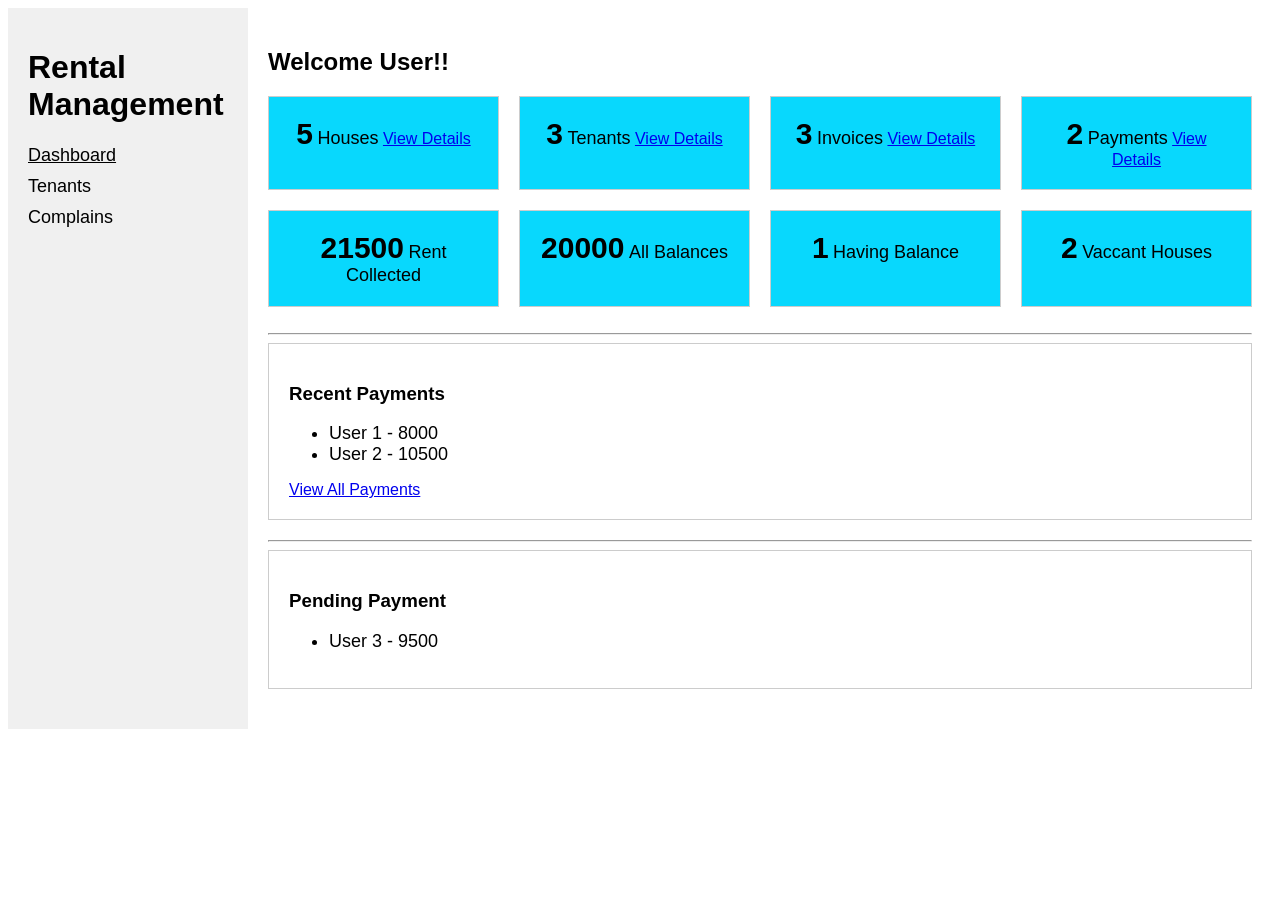
==== home.html @ 0c53daee "Add files via upload" ====
<!DOCTYPE html>
<html lang="en">
<head>
    <meta charset="UTF-8">
    <meta name="viewport" content="width=device-width, initial-scale=1.0">
    <title>uStay</title>
    <link rel="stylesheet" href="home_style.css">
</head>
<body>
    <div class="container">
        <div class="sidebar">
            <h1>Rental Management</h1>
          <ul>
            <a href="#"><li><u>Dashboard</u></li></a>
            <a href="#"><li>Tenants</li></a>
            <a href="#"><li>Complains</li></a>
          </ul>
        </div>
        <div class="main">
          <h2>Welcome User!!</h2>
          <div class="dashboard">
            <div class="cards">
              <div class="card">
                <span class="count">5</span>
                <span class="label">Houses</span>
                <a href="#">View Details</a>
              </div>
              <div class="card">
                <span class="count">3</span>
                <span class="label">Tenants</span>
                <a href="#">View Details</a>
              </div>
              <div class="card">
                <span class="count">3</span>
                <span class="label">Invoices</span>
                <a href="#">View Details</a>
              </div>
              <div class="card">
                <span class="count">2</span>
                <span class="label">Payments</span>
                <a href="#">View Details</a>
              </div>
              <div class="card">
                <span class="count">21500</span>
                <span class="label">Rent Collected</span>
              </div>
              <div class="card">
                <span class="count">20000</span>
                <span class="label">All Balances</span>
              </div>
              <div class="card">
                <span class="count">1</span>
                <span class="label">Having Balance</span>
              </div>
              <div class="card">
                <span class="count">2</span>
                <span class="label">Vaccant Houses</span>
              </div>
            </div>
          </div>
          <br> <hr>
          <div class="recent-payments">
            <h3>Recent Payments</h3>
            <ul>
              <li>User 1 - 8000</li>
              <li>User 2 - 10500</li>
            </ul>
            <a href="#">View All Payments</a>
          </div> 
          <hr>
          <div class="payments-not-done">
            <h3>Pending Payment</h3>
            <ul>
              <li>User 3 - 9500</li>
            </ul>
          </div>
        </div>
      </div>
</body>
</html>
---- home_style.css ----
body{
    font-family: 'Segoe UI', Tahoma, Geneva, Verdana, sans-serif;
}
.label, li{
    font-size: 18px;
}
.container {
    display: flex;
  }
  
  .sidebar {
    width: 200px;
    background-color: #f0f0f0;
    padding: 20px;
  }
  
  .sidebar ul {
    list-style: none;
    padding: 0;
    margin: 0;
  }
  
  .sidebar li {
    margin-bottom: 10px;
  }
  .sidebar a{
    text-decoration: none;
    color: black;
  }
  .main {
    flex: 1;
    padding: 20px;
  }
  
  .dashboard {
    display: block;
  }
  
  .cards {
    display: grid;
    grid-template-columns: repeat(4, 1fr);
    gap: 20px;
  }
  
  .card {
    background-color: #08d8fd;
    padding: 20px;
    border: 1px solid #ccc;
    text-align: center;
  }
  
  .count {
    font-size: 30px;
    font-weight: bold;
  }
  
  .recent-payments,
  .payments-not-done {
    border: 1px solid #ccc;
    padding: 20px;
    margin-bottom: 20px;
  }
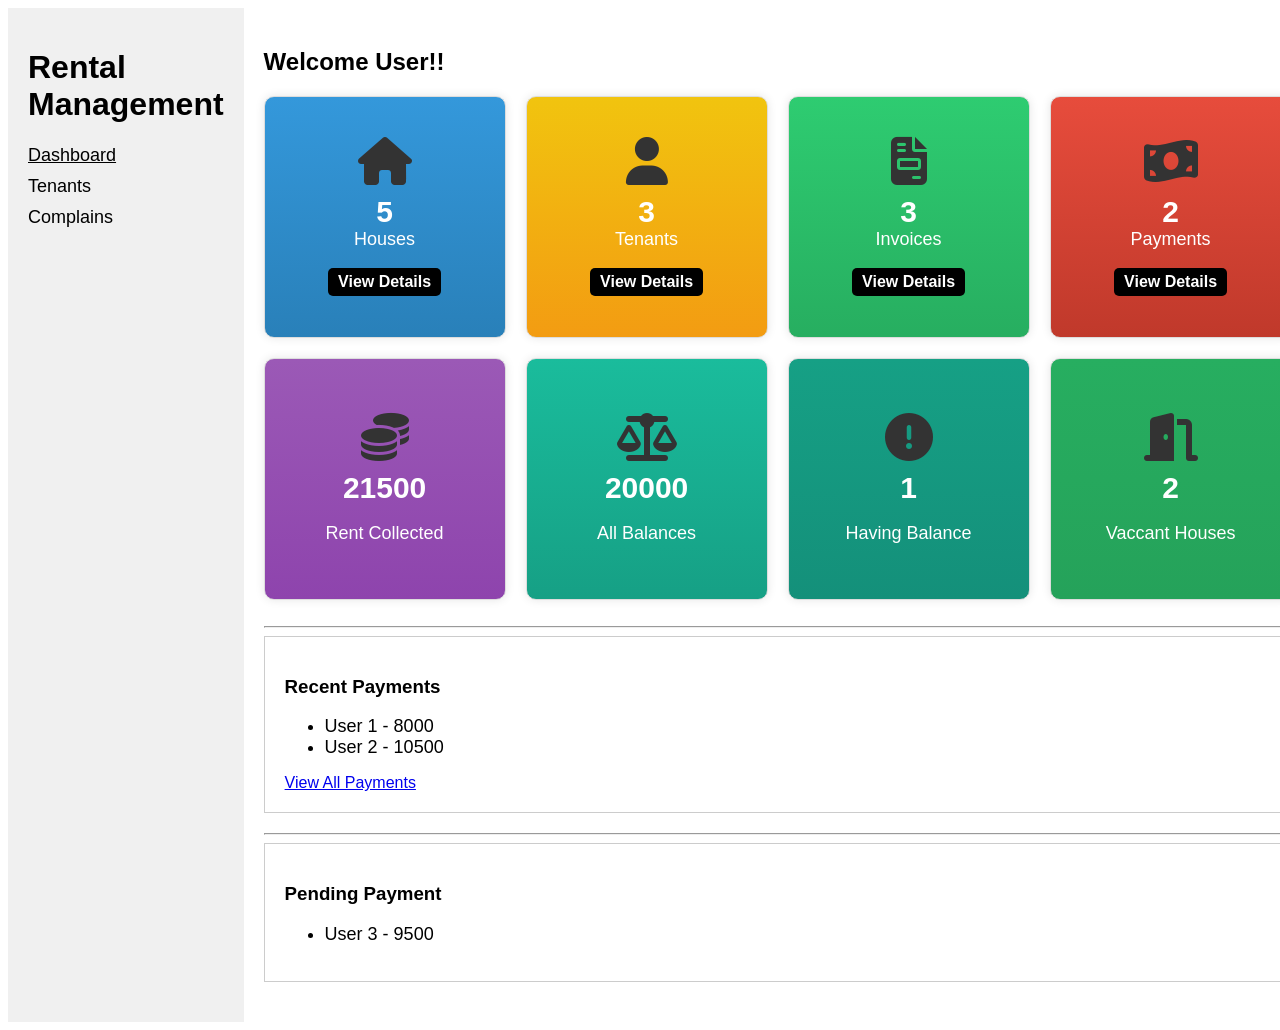
==== commit c256404b: "Add files via upload" ====
--- a/home.html
+++ b/home.html
@@ -4,6 +4,7 @@
     <meta charset="UTF-8">
     <meta name="viewport" content="width=device-width, initial-scale=1.0">
     <title>uStay</title>
+    <link rel="stylesheet" href="https://cdnjs.cloudflare.com/ajax/libs/font-awesome/6.2.1/css/all.min.css">
     <link rel="stylesheet" href="home_style.css">
 </head>
 <body>
@@ -21,39 +22,47 @@
           <div class="dashboard">
             <div class="cards">
               <div class="card">
+                <i class="fas fa-home"></i>
                 <span class="count">5</span>
                 <span class="label">Houses</span>
-                <a href="#">View Details</a>
+                <br><a href="#" class="view-details">View Details</a>
               </div>
               <div class="card">
+                <i class="fas fa-user"></i>
                 <span class="count">3</span>
                 <span class="label">Tenants</span>
-                <a href="#">View Details</a>
+                <br><a href="#" class="view-details">View Details</a>
               </div>
               <div class="card">
+                <i class="fas fa-file-invoice"></i>
                 <span class="count">3</span>
                 <span class="label">Invoices</span>
-                <a href="#">View Details</a>
+                <br><a href="#" class="view-details">View Details</a>
               </div>
               <div class="card">
+                <i class="fas fa-money-bill-wave"></i>
                 <span class="count">2</span>
                 <span class="label">Payments</span>
-                <a href="#">View Details</a>
+                                <br><a href="#" class="view-details">View Details</a>
               </div>
               <div class="card">
-                <span class="count">21500</span>
+                <i class="fas fa-coins"></i>
+                <span class="count">21500</span><br>
                 <span class="label">Rent Collected</span>
               </div>
               <div class="card">
-                <span class="count">20000</span>
+                <i class="fas fa-balance-scale"></i>
+                <span class="count">20000</span><br>
                 <span class="label">All Balances</span>
               </div>
               <div class="card">
-                <span class="count">1</span>
+                <i class="fas fa-exclamation-circle"></i>
+                <span class="count">1</span><br>
                 <span class="label">Having Balance</span>
               </div>
               <div class="card">
-                <span class="count">2</span>
+                <i class="fas fa-door-open"></i>
+                <span class="count">2</span><br>
                 <span class="label">Vaccant Houses</span>
               </div>
             </div>
--- a/home_style.css
+++ b/home_style.css
@@ -43,10 +43,72 @@
   }
   
   .card {
-    background-color: #08d8fd;
+    width: 200px;
+    height: 200px;
+    background-color: #f2f2f2;
     padding: 20px;
-    border: 1px solid #ccc;
-    text-align: center;
+    border: 1px solid #ddd;
+    border-radius: 10px;
+    box-shadow: 0 0 10px rgba(0, 0, 0, 0.1);
+    display: flex;
+    flex-direction: column;
+    align-items: center;
+    justify-content: center;
+    color: #fff;
+  }
+  .card a {
+    color: #fff; 
+    text-decoration: none;
+  }
+  
+  .card a:hover {
+    color: #ccc; 
+  }
+  .card i {
+    font-size: 48px;
+    margin-bottom: 10px;
+    color: #333;
+  }
+  .card:nth-child(1) {
+    background: linear-gradient(to bottom, #3498db, #2980b9);
+  }
+  
+  .card:nth-child(2) {
+    background: linear-gradient(to bottom, #f1c40f, #f39c12);
+  }
+  
+  .card:nth-child(3) {
+    background: linear-gradient(to bottom, #2ecc71, #27ae60);
+  }
+  
+  .card:nth-child(4) {
+    background: linear-gradient(to bottom, #e74c3c, #c0392b);
+  }
+  
+  .card:nth-child(5) {
+    background: linear-gradient(to bottom, #9b59b6, #8e44ad);
+  }
+  
+  .card:nth-child(6) {
+    background: linear-gradient(to bottom, #1abc9c, #16a085);
+  }
+  
+  .card:nth-child(7) {
+    background: linear-gradient(to bottom, #16a085, #14907a);
+  }
+  
+  .card:nth-child(8) {
+    background: linear-gradient(to bottom, #27ae60, #25a25a);
+  }
+  .view-details {
+    background-color: #000000;
+    color: #ffffff; 
+    border: none;
+    border-radius: 5px;
+    padding: 5px 10px;
+    font-size: 16px;
+    font-weight: bold;
+    cursor: pointer;
   }
   
   .count {
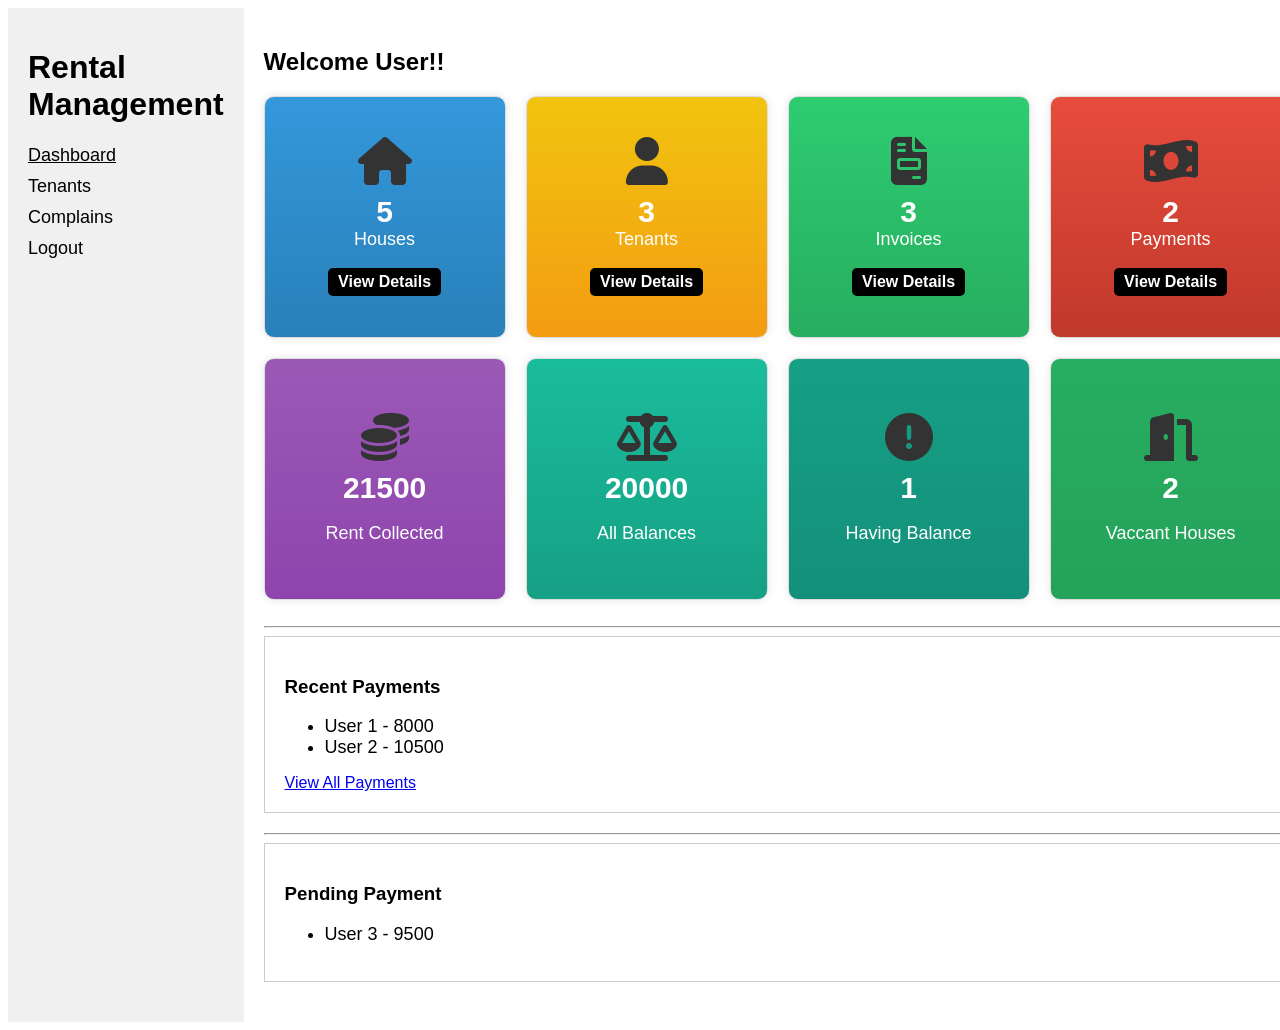
==== commit 9a0ba740: "Update home.html" ====
--- a/home.html
+++ b/home.html
@@ -15,6 +15,7 @@
             <a href="#"><li><u>Dashboard</u></li></a>
             <a href="#"><li>Tenants</li></a>
             <a href="#"><li>Complains</li></a>
+            <a href="login.php"><li>Logout</li></a>
           </ul>
         </div>
         <div class="main">
@@ -86,4 +87,4 @@
         </div>
       </div>
 </body>
-</html>+</html>
